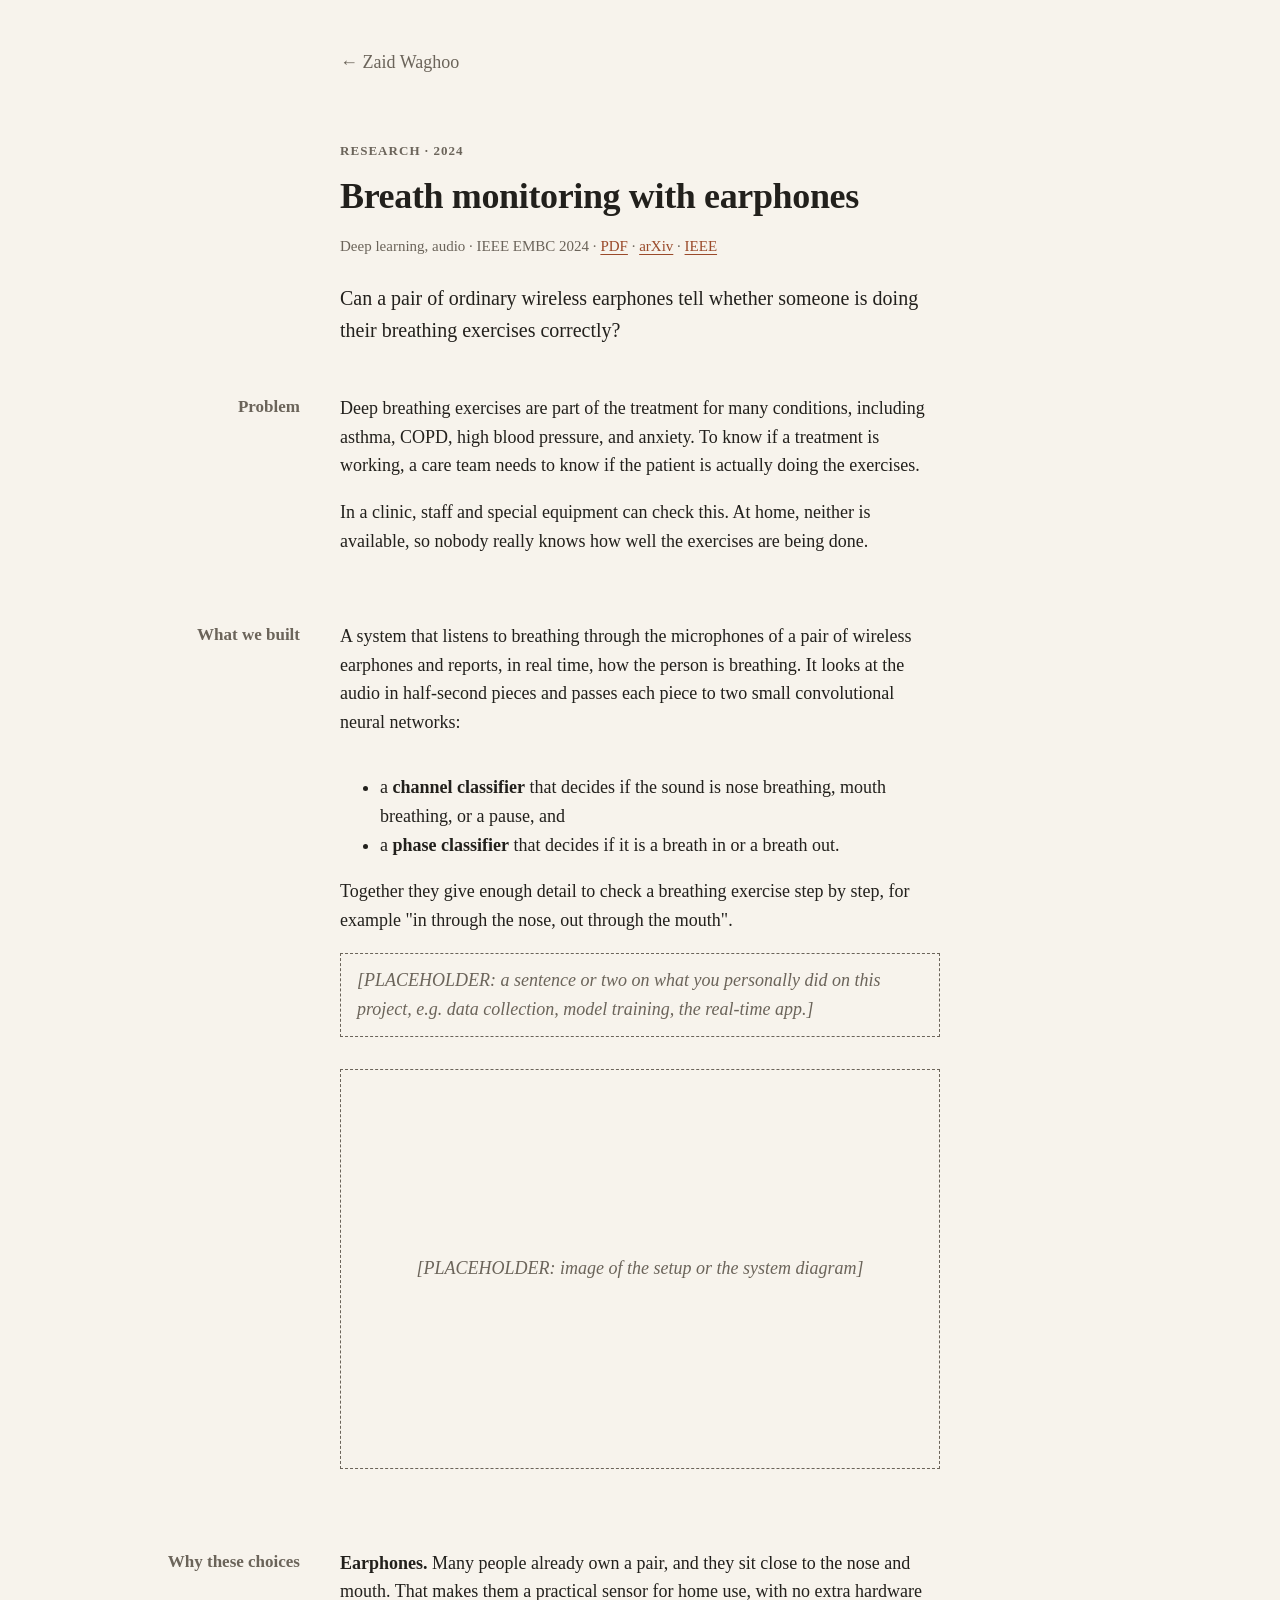
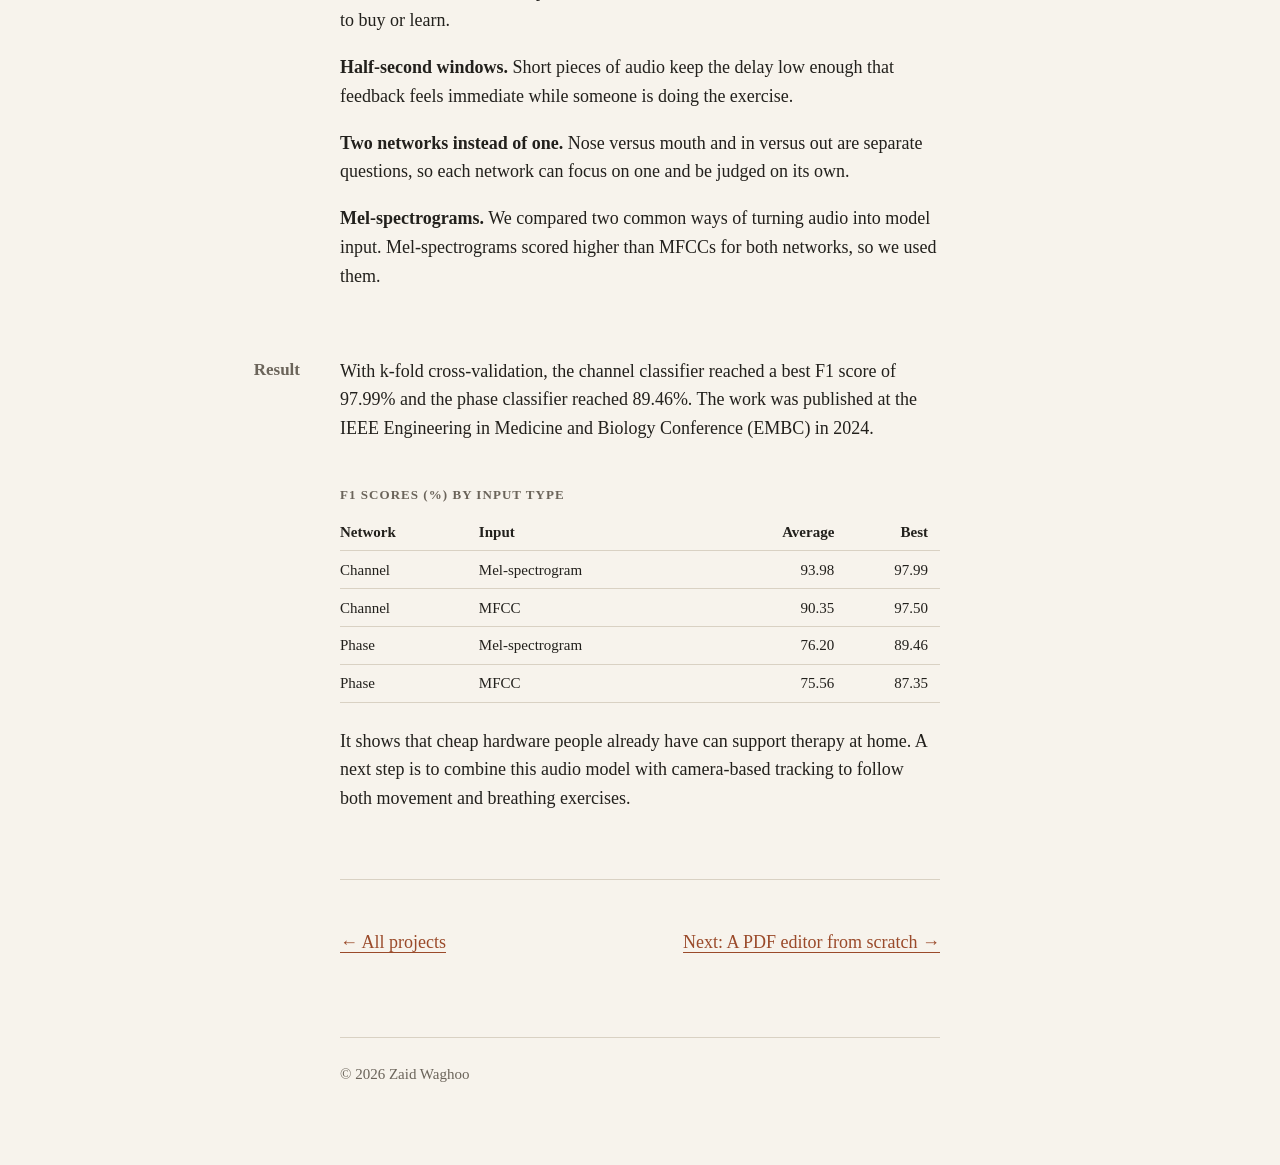
==== projects/breath-monitoring/index.html @ 8daab621 "Rebuild site from scratch in plain HTML and CSS Replace the HTML5 UP template with a small hand-writ" ====
<!doctype html>
<html lang="en">
<head>
  <meta charset="utf-8">
  <meta name="viewport" content="width=device-width, initial-scale=1">
  <title>Breath Monitoring with Earphones · Zaid Waghoo</title>
  <meta name="description" content="Real-time breathing exercise monitoring with wireless earphones and two small neural networks. Published at IEEE EMBC 2024.">
  <link rel="canonical" href="https://zaid-waghoo.github.io/projects/breath-monitoring/">
  <link rel="icon" href="/favicon.svg" type="image/svg+xml">
  <link rel="stylesheet" href="/css/style.css">

  <meta property="og:type" content="article">
  <meta property="og:title" content="Breath Monitoring with Earphones · Zaid Waghoo">
  <meta property="og:description" content="Real-time breathing exercise monitoring with wireless earphones. IEEE EMBC 2024.">
  <meta property="og:url" content="https://zaid-waghoo.github.io/projects/breath-monitoring/">
  <meta name="twitter:card" content="summary">

  <script type="application/ld+json">
  {
    "@context": "https://schema.org",
    "@type": "ScholarlyArticle",
    "headline": "Wireless Earphone-based Real-Time Monitoring of Breathing Exercises: A Deep Learning Approach",
    "author": [
      {"@type": "Person", "name": "Hassam Khan Wazir"},
      {"@type": "Person", "name": "Zaid Waghoo", "url": "https://zaid-waghoo.github.io/"},
      {"@type": "Person", "name": "Vikram Kapila"}
    ],
    "datePublished": "2024",
    "publisher": "IEEE",
    "isPartOf": "IEEE Engineering in Medicine and Biology Conference (EMBC) 2024",
    "sameAs": [
      "https://arxiv.org/abs/2404.10310",
      "https://doi.org/10.1109/EMBC53108.2024.10782159"
    ]
  }
  </script>
</head>
<body>
  <a class="skip-link" href="#main">Skip to content</a>

  <div class="page">
    <nav class="site-nav" aria-label="Site">
      <a href="/">← Zaid Waghoo</a>
    </nav>

    <main id="main">
      <header>
        <p class="label">Research · 2024</p>
        <h1>Breath monitoring with earphones</h1>
        <p class="details">
          Deep learning, audio ·
          IEEE EMBC 2024 ·
          <a href="/papers/wazir-waghoo-kapila-2024-earphone-breathing.pdf">PDF</a> ·
          <a href="https://arxiv.org/abs/2404.10310">arXiv</a> ·
          <a href="https://doi.org/10.1109/EMBC53108.2024.10782159">IEEE</a>
        </p>
        <p class="lede">Can a pair of ordinary wireless earphones tell whether
          someone is doing their breathing exercises correctly?</p>
      </header>

      <section class="report-section">
        <h2>Problem</h2>
        <p>Deep breathing exercises are part of the treatment for many
          conditions, including asthma, COPD, high blood pressure, and anxiety.
          To know if a treatment is working, a care team needs to know if the
          patient is actually doing the exercises.</p>
        <p>In a clinic, staff and special equipment can check this. At home,
          neither is available, so nobody really knows how well the exercises
          are being done.</p>
      </section>

      <section class="report-section">
        <h2>What we built</h2>
        <p>A system that listens to breathing through the microphones of a pair
          of wireless earphones and reports, in real time, how the person is
          breathing. It looks at the audio in half-second pieces and passes each
          piece to two small convolutional neural networks:</p>
        <ul>
          <li>a <strong>channel classifier</strong> that decides if the sound is
            nose breathing, mouth breathing, or a pause, and</li>
          <li>a <strong>phase classifier</strong> that decides if it is a breath
            in or a breath out.</li>
        </ul>
        <p>Together they give enough detail to check a breathing exercise step by
          step, for example "in through the nose, out through the mouth".</p>
        <div class="placeholder">[PLACEHOLDER: a sentence or two on what you
          personally did on this project, e.g. data collection, model training,
          the real-time app.]</div>
        <figure class="placeholder">
          [PLACEHOLDER: image of the setup or the system diagram]
        </figure>
      </section>

      <section class="report-section">
        <h2>Why these choices</h2>
        <p><strong>Earphones.</strong> Many people already own a pair, and they
          sit close to the nose and mouth. That makes them a practical sensor for
          home use, with no extra hardware to buy or learn.</p>
        <p><strong>Half-second windows.</strong> Short pieces of audio keep the
          delay low enough that feedback feels immediate while someone is doing
          the exercise.</p>
        <p><strong>Two networks instead of one.</strong> Nose versus mouth and in
          versus out are separate questions, so each network can focus on one
          and be judged on its own.</p>
        <p><strong>Mel-spectrograms.</strong> We compared two common ways of
          turning audio into model input. Mel-spectrograms scored higher than
          MFCCs for both networks, so we used them.</p>
      </section>

      <section class="report-section">
        <h2>Result</h2>
        <p>With k-fold cross-validation, the channel classifier reached a best F1
          score of 97.99% and the phase classifier reached 89.46%. The work was
          published at the IEEE Engineering in Medicine and Biology Conference
          (EMBC) in 2024.</p>
        <table>
          <caption class="label">F1 scores (%) by input type</caption>
          <thead>
            <tr><th>Network</th><th>Input</th><th class="num">Average</th><th class="num">Best</th></tr>
          </thead>
          <tbody>
            <tr><td>Channel</td><td>Mel-spectrogram</td><td class="num">93.98</td><td class="num">97.99</td></tr>
            <tr><td>Channel</td><td>MFCC</td><td class="num">90.35</td><td class="num">97.50</td></tr>
            <tr><td>Phase</td><td>Mel-spectrogram</td><td class="num">76.20</td><td class="num">89.46</td></tr>
            <tr><td>Phase</td><td>MFCC</td><td class="num">75.56</td><td class="num">87.35</td></tr>
          </tbody>
        </table>
        <p>It shows that cheap hardware people already have can support therapy
          at home. A next step is to combine this audio model with camera-based
          tracking to follow both movement and breathing exercises.</p>
      </section>

      <hr>

      <nav class="pager" aria-label="Projects">
        <a href="/">← All projects</a>
        <a href="/projects/pdf-editor/">Next: A PDF editor from scratch →</a>
      </nav>
    </main>

    <footer class="site-footer">
      <p>© 2026 Zaid Waghoo</p>
    </footer>
  </div>
</body>
</html>
---- css/style.css ----
/*
  Zaid Waghoo, personal site.
  One stylesheet for every page. No framework, no build step.

  1. Colors (light and dark)
  2. Base
  3. Layout
  4. Home page
  5. Project pages
  6. Placeholders
*/

/* 1. Colors ------------------------------------------------------------ */

:root {
  --paper: #f7f3ec;
  --ink: #22201c;
  --muted: #6b645a;
  --rule: #d9d1c3;
  --accent: #9a4a2a;
  color-scheme: light dark;
}

@media (prefers-color-scheme: dark) {
  :root {
    --paper: #1c1a17;
    --ink: #e8e2d6;
    --muted: #a39a8c;
    --rule: #3a362f;
    --accent: #d4906c;
  }
}

/* 2. Base -------------------------------------------------------------- */

*,
*::before,
*::after {
  box-sizing: border-box;
}

html {
  -webkit-text-size-adjust: 100%;
  text-size-adjust: 100%;
}

body {
  margin: 0;
  background: var(--paper);
  color: var(--ink);
  font-family: Charter, "Bitstream Charter", "Iowan Old Style", "Palatino Linotype",
    Palatino, "Source Serif Pro", Georgia, serif;
  font-size: 1.125rem;
  line-height: 1.6;
}

h1,
h2,
h3 {
  font-weight: 600;
  line-height: 1.2;
  margin: 0;
}

h1 {
  font-size: 2.25rem;
  letter-spacing: -0.01em;
}

h2 {
  font-size: 1.375rem;
}

h3 {
  font-size: 1.125rem;
}

p {
  margin: 0 0 1em;
}

a {
  color: var(--accent);
  text-decoration-thickness: 1px;
  text-underline-offset: 0.2em;
}

a:hover {
  text-decoration-thickness: 2px;
}

a:focus-visible {
  outline: 2px solid var(--accent);
  outline-offset: 3px;
  border-radius: 2px;
}

img {
  display: block;
  max-width: 100%;
  height: auto;
}

hr {
  border: 0;
  border-top: 1px solid var(--rule);
  margin: 3rem 0;
}

/* Small letter-spaced labels: section names, dates, details lines */
.label {
  font-size: 0.8125rem;
  font-weight: 600;
  letter-spacing: 0.08em;
  text-transform: uppercase;
  color: var(--muted);
}

.skip-link {
  position: absolute;
  left: -999px;
  top: 0;
  padding: 0.5rem 1rem;
  background: var(--ink);
  color: var(--paper);
}

.skip-link:focus {
  left: 1rem;
  top: 1rem;
}

/* 3. Layout ------------------------------------------------------------ */

.page {
  max-width: 40rem;
  margin: 0 auto;
  padding: 3rem 1.25rem 4rem;
}

.site-nav {
  margin-bottom: 4rem;
}

.site-nav a {
  color: var(--muted);
  text-decoration: none;
}

.site-nav a:hover {
  color: var(--accent);
  text-decoration: underline;
}

.site-footer {
  margin-top: 5rem;
  padding-top: 1.5rem;
  border-top: 1px solid var(--rule);
  color: var(--muted);
  font-size: 0.9375rem;
}

.site-footer ul {
  list-style: none;
  padding: 0;
  margin: 0 0 0.75rem;
  display: flex;
  flex-wrap: wrap;
  gap: 0.5rem 1.5rem;
}

/* 4. Home page --------------------------------------------------------- */

.tagline {
  font-size: 1.375rem;
  color: var(--muted);
  margin-top: 0.5rem;
  margin-bottom: 2rem;
}

.links {
  list-style: none;
  padding: 0;
  margin: 1.5rem 0 0;
  display: flex;
  flex-wrap: wrap;
  gap: 0.5rem 1.5rem;
}

section > .label {
  margin: 0 0 1.5rem;
}

.entry-list {
  list-style: none;
  padding: 0;
  margin: 0;
}

.entry-list > li {
  margin-bottom: 2rem;
}

.entry-head {
  display: flex;
  justify-content: space-between;
  align-items: baseline;
  gap: 1rem;
}

.entry-head .label {
  flex-shrink: 0;
}

.entry-list p {
  margin: 0.25rem 0 0;
}

.meta {
  color: var(--muted);
  font-size: 0.9375rem;
}

/* 5. Project pages ----------------------------------------------------- */

.details {
  margin: 1rem 0 0;
  color: var(--muted);
  font-size: 0.9375rem;
}

.lede {
  font-size: 1.25rem;
  margin-top: 1.5rem;
}

.report-section {
  margin-top: 3rem;
}

.report-section > h2 {
  margin-bottom: 1rem;
}

figure {
  margin: 2rem 0;
}

figcaption {
  margin-top: 0.5rem;
  color: var(--muted);
  font-size: 0.9375rem;
}

table {
  border-collapse: collapse;
  width: 100%;
  font-size: 0.9375rem;
  margin: 1.5rem 0;
}

th,
td {
  text-align: left;
  padding: 0.4rem 0.75rem 0.4rem 0;
  border-bottom: 1px solid var(--rule);
}

th {
  font-weight: 600;
}

td.num,
th.num {
  text-align: right;
  font-variant-numeric: tabular-nums;
}

.pager {
  display: flex;
  justify-content: space-between;
  gap: 1rem;
  flex-wrap: wrap;
}

/* On wide screens, section headings sit in the left margin like a printed report */
@media (min-width: 64rem) {
  .report-section {
    display: grid;
    grid-template-columns: 10rem 1fr;
    column-gap: 2.5rem;
    margin-left: -12.5rem;
  }

  .report-section > h2 {
    font-size: 1.0625rem;
    color: var(--muted);
    text-align: right;
    padding-top: 0.2rem;
  }

  .report-section > :not(h2) {
    grid-column: 2;
  }
}

/* 6. Placeholders -------------------------------------------------------
   Anything in a .placeholder box still needs real content.
   Search the code for "PLACEHOLDER" to find them all. */

.placeholder {
  border: 1px dashed var(--muted);
  padding: 0.75rem 1rem;
  color: var(--muted);
  font-style: italic;
}

figure.placeholder {
  display: flex;
  align-items: center;
  justify-content: center;
  aspect-ratio: 3 / 2;
  text-align: center;
}

caption {
  text-align: left;
  caption-side: top;
  padding-bottom: 0.5rem;
}
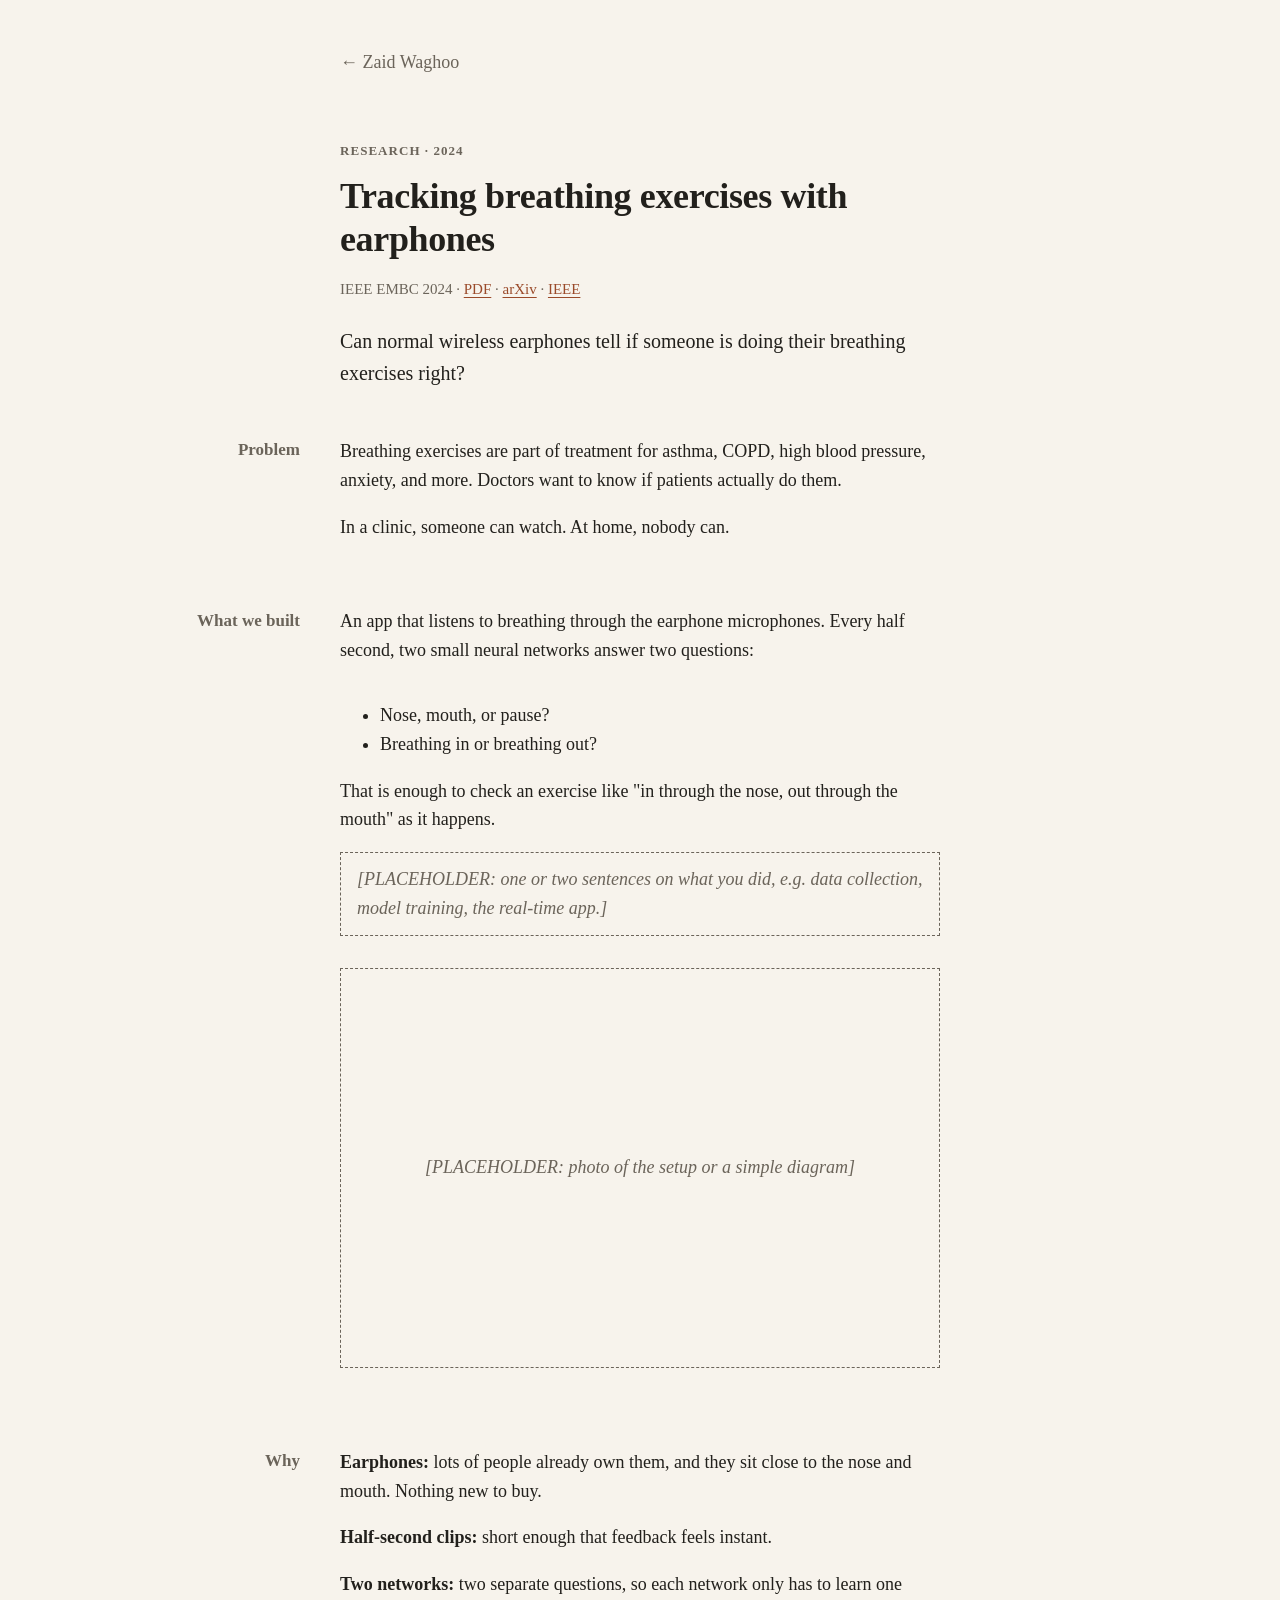
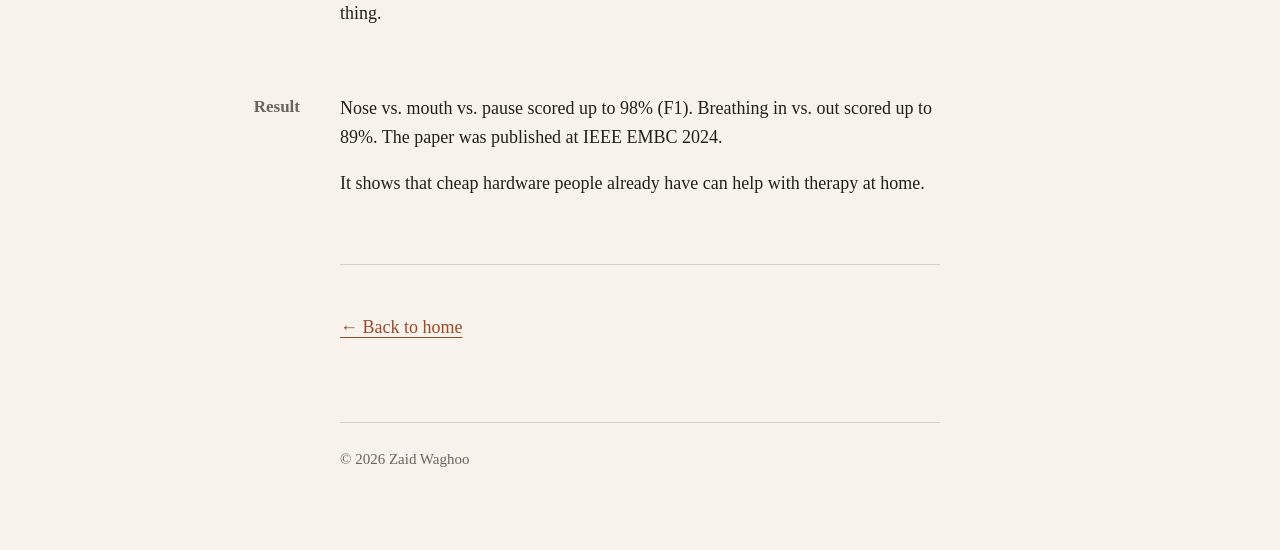
==== commit 90b20fae: "Focus site on robotics: add mbodi role, drop side projects, simplify copy Co-Authored-By: Claude Opu" ====
--- a/projects/breath-monitoring/index.html
+++ b/projects/breath-monitoring/index.html
@@ -3,14 +3,14 @@
 <head>
   <meta charset="utf-8">
   <meta name="viewport" content="width=device-width, initial-scale=1">
-  <title>Breath Monitoring with Earphones · Zaid Waghoo</title>
-  <meta name="description" content="Real-time breathing exercise monitoring with wireless earphones and two small neural networks. Published at IEEE EMBC 2024.">
+  <title>Tracking Breathing Exercises with Earphones · Zaid Waghoo</title>
+  <meta name="description" content="Using normal wireless earphones to check breathing exercises in real time. Research by Zaid Waghoo and colleagues, IEEE EMBC 2024.">
   <link rel="canonical" href="https://zaid-waghoo.github.io/projects/breath-monitoring/">
   <link rel="icon" href="/favicon.svg" type="image/svg+xml">
   <link rel="stylesheet" href="/css/style.css">
 
   <meta property="og:type" content="article">
-  <meta property="og:title" content="Breath Monitoring with Earphones · Zaid Waghoo">
+  <meta property="og:title" content="Tracking Breathing Exercises with Earphones · Zaid Waghoo">
   <meta property="og:description" content="Real-time breathing exercise monitoring with wireless earphones. IEEE EMBC 2024.">
   <meta property="og:url" content="https://zaid-waghoo.github.io/projects/breath-monitoring/">
   <meta name="twitter:card" content="summary">
@@ -46,95 +46,64 @@
     <main id="main">
       <header>
         <p class="label">Research · 2024</p>
-        <h1>Breath monitoring with earphones</h1>
+        <h1>Tracking breathing exercises with earphones</h1>
         <p class="details">
-          Deep learning, audio ·
           IEEE EMBC 2024 ·
           <a href="/papers/wazir-waghoo-kapila-2024-earphone-breathing.pdf">PDF</a> ·
           <a href="https://arxiv.org/abs/2404.10310">arXiv</a> ·
           <a href="https://doi.org/10.1109/EMBC53108.2024.10782159">IEEE</a>
         </p>
-        <p class="lede">Can a pair of ordinary wireless earphones tell whether
-          someone is doing their breathing exercises correctly?</p>
+        <p class="lede">Can normal wireless earphones tell if someone is doing
+          their breathing exercises right?</p>
       </header>
 
       <section class="report-section">
         <h2>Problem</h2>
-        <p>Deep breathing exercises are part of the treatment for many
-          conditions, including asthma, COPD, high blood pressure, and anxiety.
-          To know if a treatment is working, a care team needs to know if the
-          patient is actually doing the exercises.</p>
-        <p>In a clinic, staff and special equipment can check this. At home,
-          neither is available, so nobody really knows how well the exercises
-          are being done.</p>
+        <p>Breathing exercises are part of treatment for asthma, COPD, high
+          blood pressure, anxiety, and more. Doctors want to know if patients
+          actually do them.</p>
+        <p>In a clinic, someone can watch. At home, nobody can.</p>
       </section>
 
       <section class="report-section">
         <h2>What we built</h2>
-        <p>A system that listens to breathing through the microphones of a pair
-          of wireless earphones and reports, in real time, how the person is
-          breathing. It looks at the audio in half-second pieces and passes each
-          piece to two small convolutional neural networks:</p>
+        <p>An app that listens to breathing through the earphone microphones.
+          Every half second, two small neural networks answer two questions:</p>
         <ul>
-          <li>a <strong>channel classifier</strong> that decides if the sound is
-            nose breathing, mouth breathing, or a pause, and</li>
-          <li>a <strong>phase classifier</strong> that decides if it is a breath
-            in or a breath out.</li>
+          <li>Nose, mouth, or pause?</li>
+          <li>Breathing in or breathing out?</li>
         </ul>
-        <p>Together they give enough detail to check a breathing exercise step by
-          step, for example "in through the nose, out through the mouth".</p>
-        <div class="placeholder">[PLACEHOLDER: a sentence or two on what you
-          personally did on this project, e.g. data collection, model training,
-          the real-time app.]</div>
+        <p>That is enough to check an exercise like "in through the nose, out
+          through the mouth" as it happens.</p>
+        <div class="placeholder">[PLACEHOLDER: one or two sentences on what you
+          did, e.g. data collection, model training, the real-time app.]</div>
         <figure class="placeholder">
-          [PLACEHOLDER: image of the setup or the system diagram]
+          [PLACEHOLDER: photo of the setup or a simple diagram]
         </figure>
       </section>
 
       <section class="report-section">
-        <h2>Why these choices</h2>
-        <p><strong>Earphones.</strong> Many people already own a pair, and they
-          sit close to the nose and mouth. That makes them a practical sensor for
-          home use, with no extra hardware to buy or learn.</p>
-        <p><strong>Half-second windows.</strong> Short pieces of audio keep the
-          delay low enough that feedback feels immediate while someone is doing
-          the exercise.</p>
-        <p><strong>Two networks instead of one.</strong> Nose versus mouth and in
-          versus out are separate questions, so each network can focus on one
-          and be judged on its own.</p>
-        <p><strong>Mel-spectrograms.</strong> We compared two common ways of
-          turning audio into model input. Mel-spectrograms scored higher than
-          MFCCs for both networks, so we used them.</p>
+        <h2>Why</h2>
+        <p><strong>Earphones:</strong> lots of people already own them, and
+          they sit close to the nose and mouth. Nothing new to buy.</p>
+        <p><strong>Half-second clips:</strong> short enough that feedback feels
+          instant.</p>
+        <p><strong>Two networks:</strong> two separate questions, so each
+          network only has to learn one thing.</p>
       </section>
 
       <section class="report-section">
         <h2>Result</h2>
-        <p>With k-fold cross-validation, the channel classifier reached a best F1
-          score of 97.99% and the phase classifier reached 89.46%. The work was
-          published at the IEEE Engineering in Medicine and Biology Conference
-          (EMBC) in 2024.</p>
-        <table>
-          <caption class="label">F1 scores (%) by input type</caption>
-          <thead>
-            <tr><th>Network</th><th>Input</th><th class="num">Average</th><th class="num">Best</th></tr>
-          </thead>
-          <tbody>
-            <tr><td>Channel</td><td>Mel-spectrogram</td><td class="num">93.98</td><td class="num">97.99</td></tr>
-            <tr><td>Channel</td><td>MFCC</td><td class="num">90.35</td><td class="num">97.50</td></tr>
-            <tr><td>Phase</td><td>Mel-spectrogram</td><td class="num">76.20</td><td class="num">89.46</td></tr>
-            <tr><td>Phase</td><td>MFCC</td><td class="num">75.56</td><td class="num">87.35</td></tr>
-          </tbody>
-        </table>
-        <p>It shows that cheap hardware people already have can support therapy
-          at home. A next step is to combine this audio model with camera-based
-          tracking to follow both movement and breathing exercises.</p>
+        <p>Nose vs. mouth vs. pause scored up to 98% (F1). Breathing in vs. out
+          scored up to 89%. The paper was published at IEEE EMBC 2024.</p>
+        <p>It shows that cheap hardware people already have can help with
+          therapy at home.</p>
       </section>
 
       <hr>
 
-      <nav class="pager" aria-label="Projects">
-        <a href="/">← All projects</a>
-        <a href="/projects/pdf-editor/">Next: A PDF editor from scratch →</a>
+      <nav class="pager" aria-label="Site">
+        <a href="/">← Back to home</a>
       </nav>
     </main>
 
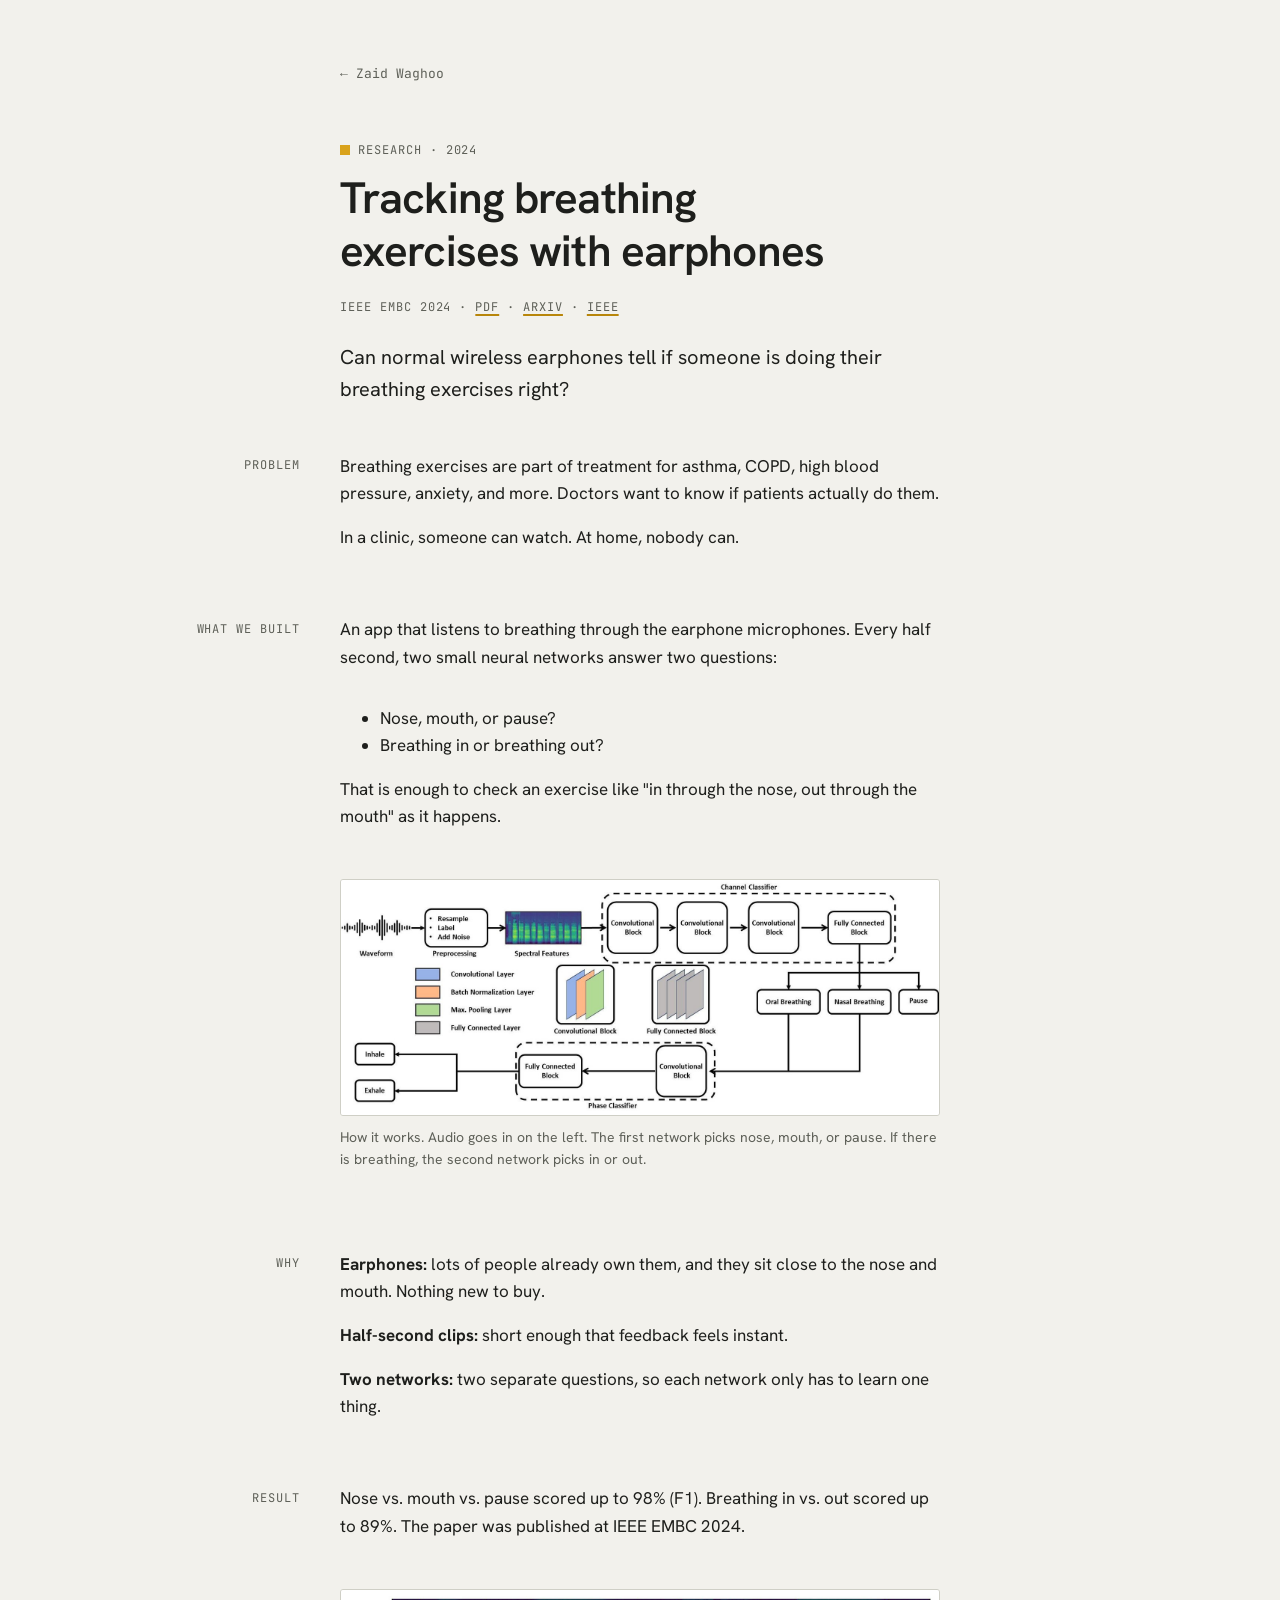
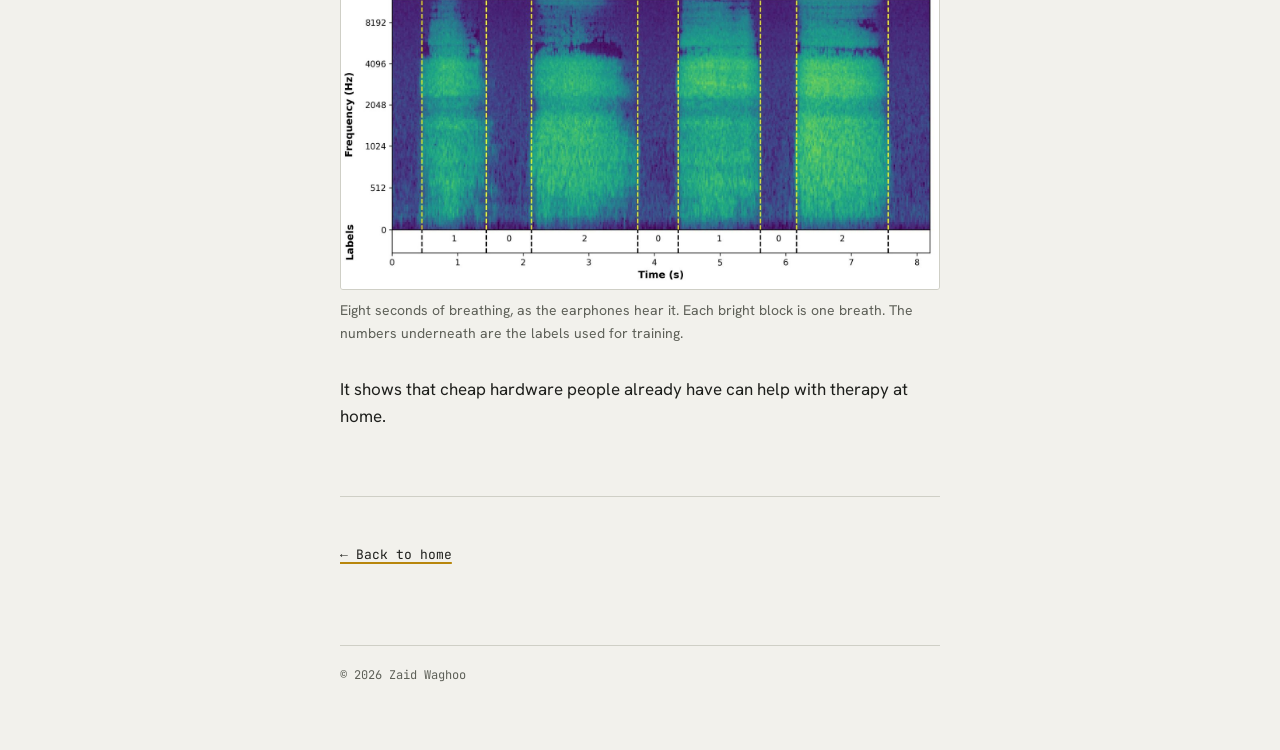
==== commit 7f06eb0e: "Switch to workshop theme, add LinkedIn and paper figures Co-Authored-By: Claude Opus 5.5 <noreply@an" ====
--- a/projects/breath-monitoring/index.html
+++ b/projects/breath-monitoring/index.html
@@ -7,6 +7,7 @@
   <meta name="description" content="Using normal wireless earphones to check breathing exercises in real time. Research by Zaid Waghoo and colleagues, IEEE EMBC 2024.">
   <link rel="canonical" href="https://zaid-waghoo.github.io/projects/breath-monitoring/">
   <link rel="icon" href="/favicon.svg" type="image/svg+xml">
+  <link rel="preload" href="/fonts/hanken-grotesk.woff2" as="font" type="font/woff2" crossorigin>
   <link rel="stylesheet" href="/css/style.css">
 
   <meta property="og:type" content="article">
@@ -45,9 +46,9 @@
 
     <main id="main">
       <header>
-        <p class="label">Research · 2024</p>
+        <p class="label marker">Research · 2024</p>
         <h1>Tracking breathing exercises with earphones</h1>
-        <p class="details">
+        <p class="details label">
           IEEE EMBC 2024 ·
           <a href="/papers/wazir-waghoo-kapila-2024-earphone-breathing.pdf">PDF</a> ·
           <a href="https://arxiv.org/abs/2404.10310">arXiv</a> ·
@@ -75,10 +76,12 @@
         </ul>
         <p>That is enough to check an exercise like "in through the nose, out
           through the mouth" as it happens.</p>
-        <div class="placeholder">[PLACEHOLDER: one or two sentences on what you
-          did, e.g. data collection, model training, the real-time app.]</div>
-        <figure class="placeholder">
-          [PLACEHOLDER: photo of the setup or a simple diagram]
+        <figure>
+          <img src="/images/breath-monitoring/system-diagram.jpg" width="1600" height="628"
+            alt="Diagram of the system. Earphone audio is cleaned up and turned into a spectrogram. A channel classifier labels it oral breathing, nasal breathing, or pause. For breathing, a phase classifier then labels it inhale or exhale."
+            loading="lazy">
+          <figcaption>How it works. Audio goes in on the left. The first network picks
+            nose, mouth, or pause. If there is breathing, the second network picks in or out.</figcaption>
         </figure>
       </section>
 
@@ -96,6 +99,13 @@
         <h2>Result</h2>
         <p>Nose vs. mouth vs. pause scored up to 98% (F1). Breathing in vs. out
           scored up to 89%. The paper was published at IEEE EMBC 2024.</p>
+        <figure>
+          <img src="/images/breath-monitoring/spectrogram.jpg" width="1500" height="750"
+            alt="Spectrogram of about eight seconds of breathing recorded by earphones. Bright bands show each breath, separated by dark pauses, with a label under each segment."
+            loading="lazy">
+          <figcaption>Eight seconds of breathing, as the earphones hear it. Each bright
+            block is one breath. The numbers underneath are the labels used for training.</figcaption>
+        </figure>
         <p>It shows that cheap hardware people already have can help with
           therapy at home.</p>
       </section>
--- a/css/style.css
+++ b/css/style.css
@@ -2,36 +2,66 @@
   Zaid Waghoo, personal site.
   One stylesheet for every page. No framework, no build step.
 
-  1. Colors (light and dark)
-  2. Base
-  3. Layout
-  4. Home page
-  5. Project pages
-  6. Placeholders
+  Look: "workshop". Warm gray paper, a grotesk for reading, a mono for
+  labels, and one safety-yellow marker borrowed from robot cells.
+
+  1. Fonts
+  2. Colors (light and dark)
+  3. Base
+  4. Layout
+  5. Home page
+  6. Project pages
+  7. Placeholders
 */
 
-/* 1. Colors ------------------------------------------------------------ */
+/* 1. Fonts --------------------------------------------------------------
+   Self-hosted, Latin only, so there are no requests to other sites. */
+
+@font-face {
+  font-family: "Hanken Grotesk";
+  src: url("/fonts/hanken-grotesk.woff2") format("woff2");
+  font-weight: 400 700;
+  font-display: swap;
+}
+
+@font-face {
+  font-family: "JetBrains Mono";
+  src: url("/fonts/jetbrains-mono.woff2") format("woff2");
+  font-weight: 400 600;
+  font-display: swap;
+}
+
+/* 2. Colors ------------------------------------------------------------ */
 
 :root {
-  --paper: #f7f3ec;
-  --ink: #22201c;
-  --muted: #6b645a;
-  --rule: #d9d1c3;
-  --accent: #9a4a2a;
-  color-scheme: light dark;
+  --paper: #f2f1ec;
+  --ink: #1e1f1c;
+  --muted: #5e6058;
+  --rule: #cfcfc6;
+  --chip: #e4e2d8;
+  --marker: #d9a21b;   /* safety yellow, used for small markers only */
+  --link-line: #b8860b;
+
+  --sans: "Hanken Grotesk", system-ui, -apple-system, "Segoe UI", sans-serif;
+  --mono: "JetBrains Mono", ui-monospace, "SFMono-Regular", Menlo, Consolas, monospace;
+
+  color-scheme: light;
 }
 
 @media (prefers-color-scheme: dark) {
   :root {
-    --paper: #1c1a17;
-    --ink: #e8e2d6;
-    --muted: #a39a8c;
-    --rule: #3a362f;
-    --accent: #d4906c;
+    --paper: #1b1c19;
+    --ink: #e8e7e0;
+    --muted: #a3a59b;
+    --rule: #3a3b35;
+    --chip: #2a2b26;
+    --marker: #e0b44a;
+    --link-line: #e0b44a;
+    color-scheme: dark;
   }
 }
 
-/* 2. Base -------------------------------------------------------------- */
+/* 3. Base -------------------------------------------------------------- */
 
 *,
 *::before,
@@ -48,9 +78,8 @@
   margin: 0;
   background: var(--paper);
   color: var(--ink);
-  font-family: Charter, "Bitstream Charter", "Iowan Old Style", "Palatino Linotype",
-    Palatino, "Source Serif Pro", Georgia, serif;
-  font-size: 1.125rem;
+  font-family: var(--sans);
+  font-size: 1.0625rem;
   line-height: 1.6;
 }
 
@@ -60,19 +89,20 @@
   font-weight: 600;
   line-height: 1.2;
   margin: 0;
+  text-wrap: balance;
 }
 
 h1 {
-  font-size: 2.25rem;
-  letter-spacing: -0.01em;
+  font-size: clamp(2.25rem, 6vw, 2.75rem);
+  letter-spacing: -0.02em;
 }
 
 h2 {
-  font-size: 1.375rem;
+  font-size: 1.25rem;
 }
 
 h3 {
-  font-size: 1.125rem;
+  font-size: 1.0625rem;
 }
 
 p {
@@ -80,17 +110,18 @@
 }
 
 a {
-  color: var(--accent);
-  text-decoration-thickness: 1px;
-  text-underline-offset: 0.2em;
+  color: inherit;
+  text-decoration-color: var(--link-line);
+  text-decoration-thickness: 2px;
+  text-underline-offset: 0.25em;
 }
 
 a:hover {
-  text-decoration-thickness: 2px;
+  text-decoration-color: currentColor;
 }
 
 a:focus-visible {
-  outline: 2px solid var(--accent);
+  outline: 2px solid var(--marker);
   outline-offset: 3px;
   border-radius: 2px;
 }
@@ -107,13 +138,29 @@
   margin: 3rem 0;
 }
 
-/* Small letter-spaced labels: section names, dates, details lines */
+/* Small mono labels: section names, dates, details lines */
 .label {
-  font-size: 0.8125rem;
-  font-weight: 600;
+  font-family: var(--mono);
+  font-size: 0.75rem;
+  font-weight: 400;
   letter-spacing: 0.08em;
   text-transform: uppercase;
   color: var(--muted);
+}
+
+/* A label with the yellow square in front of it */
+.marker {
+  display: flex;
+  align-items: center;
+  gap: 0.5rem;
+}
+
+.marker::before {
+  content: "";
+  width: 0.625rem;
+  height: 0.625rem;
+  background: var(--marker);
+  flex-shrink: 0;
 }
 
 .skip-link {
@@ -130,16 +177,18 @@
   top: 1rem;
 }
 
-/* 3. Layout ------------------------------------------------------------ */
+/* 4. Layout ------------------------------------------------------------ */
 
 .page {
   max-width: 40rem;
   margin: 0 auto;
-  padding: 3rem 1.25rem 4rem;
+  padding: 4rem 1.25rem;
 }
 
 .site-nav {
-  margin-bottom: 4rem;
+  margin-bottom: 3.5rem;
+  font-family: var(--mono);
+  font-size: 0.8125rem;
 }
 
 .site-nav a {
@@ -148,47 +197,57 @@
 }
 
 .site-nav a:hover {
-  color: var(--accent);
-  text-decoration: underline;
+  color: var(--ink);
 }
 
 .site-footer {
   margin-top: 5rem;
-  padding-top: 1.5rem;
+  padding-top: 1.25rem;
   border-top: 1px solid var(--rule);
   color: var(--muted);
-  font-size: 0.9375rem;
-}
-
-.site-footer ul {
+  font-family: var(--mono);
+  font-size: 0.75rem;
+}
+
+.site-footer p {
+  margin: 0;
+}
+
+/* 5. Home page --------------------------------------------------------- */
+
+.intro h1 {
+  margin-top: 0.75rem;
+  margin-bottom: 2rem;
+}
+
+.chips {
   list-style: none;
   padding: 0;
-  margin: 0 0 0.75rem;
+  margin: 1.5rem 0 0;
   display: flex;
   flex-wrap: wrap;
-  gap: 0.5rem 1.5rem;
-}
-
-/* 4. Home page --------------------------------------------------------- */
-
-.tagline {
-  font-size: 1.375rem;
-  color: var(--muted);
-  margin-top: 0.5rem;
-  margin-bottom: 2rem;
+  gap: 0.375rem;
+}
+
+.chips li {
+  font-family: var(--mono);
+  font-size: 0.75rem;
+  background: var(--chip);
+  padding: 0.2rem 0.55rem;
+  border-radius: 3px;
 }
 
 .links {
   list-style: none;
   padding: 0;
-  margin: 1.5rem 0 0;
+  margin: 1.75rem 0 0;
   display: flex;
   flex-wrap: wrap;
   gap: 0.5rem 1.5rem;
 }
 
 section > .label {
-  margin: 0 0 1.5rem;
+  margin: 0 0 1rem;
 }
 
 .entry-list {
@@ -198,7 +257,12 @@
 }
 
 .entry-list > li {
-  margin-bottom: 2rem;
+  padding: 1.25rem 0;
+  border-top: 1px solid var(--rule);
+}
+
+.entry-list > li:last-child {
+  border-bottom: 1px solid var(--rule);
 }
 
 .entry-head {
@@ -213,7 +277,7 @@
 }
 
 .entry-list p {
-  margin: 0.25rem 0 0;
+  margin: 0.35rem 0 0;
 }
 
 .meta {
@@ -221,12 +285,14 @@
   font-size: 0.9375rem;
 }
 
-/* 5. Project pages ----------------------------------------------------- */
+.meta.label {
+  font-size: 0.75rem;
+}
+
+/* 6. Project pages ----------------------------------------------------- */
 
 .details {
-  margin: 1rem 0 0;
-  color: var(--muted);
-  font-size: 0.9375rem;
+  margin: 1.25rem 0 0;
 }
 
 .lede {
@@ -246,34 +312,16 @@
   margin: 2rem 0;
 }
 
+figure img {
+  background: #fff;   /* paper figures have white backgrounds, keep them readable in dark mode */
+  border: 1px solid var(--rule);
+  border-radius: 3px;
+}
+
 figcaption {
-  margin-top: 0.5rem;
-  color: var(--muted);
-  font-size: 0.9375rem;
-}
-
-table {
-  border-collapse: collapse;
-  width: 100%;
-  font-size: 0.9375rem;
-  margin: 1.5rem 0;
-}
-
-th,
-td {
-  text-align: left;
-  padding: 0.4rem 0.75rem 0.4rem 0;
-  border-bottom: 1px solid var(--rule);
-}
-
-th {
-  font-weight: 600;
-}
-
-td.num,
-th.num {
-  text-align: right;
-  font-variant-numeric: tabular-nums;
+  margin-top: 0.6rem;
+  color: var(--muted);
+  font-size: 0.875rem;
 }
 
 .pager {
@@ -281,22 +329,28 @@
   justify-content: space-between;
   gap: 1rem;
   flex-wrap: wrap;
-}
-
-/* On wide screens, section headings sit in the left margin like a printed report */
+  font-family: var(--mono);
+  font-size: 0.8125rem;
+}
+
+/* On wide screens, section headings sit in the left margin like a spec sheet */
 @media (min-width: 64rem) {
   .report-section {
     display: grid;
-    grid-template-columns: 10rem 1fr;
+    grid-template-columns: 9rem 1fr;
     column-gap: 2.5rem;
-    margin-left: -12.5rem;
+    margin-left: -11.5rem;
   }
 
   .report-section > h2 {
-    font-size: 1.0625rem;
+    font-family: var(--mono);
+    font-size: 0.75rem;
+    font-weight: 400;
+    letter-spacing: 0.08em;
+    text-transform: uppercase;
     color: var(--muted);
     text-align: right;
-    padding-top: 0.2rem;
+    padding-top: 0.35rem;
   }
 
   .report-section > :not(h2) {
@@ -304,7 +358,7 @@
   }
 }
 
-/* 6. Placeholders -------------------------------------------------------
+/* 7. Placeholders -------------------------------------------------------
    Anything in a .placeholder box still needs real content.
    Search the code for "PLACEHOLDER" to find them all. */
 
@@ -314,17 +368,3 @@
   color: var(--muted);
   font-style: italic;
 }
-
-figure.placeholder {
-  display: flex;
-  align-items: center;
-  justify-content: center;
-  aspect-ratio: 3 / 2;
-  text-align: center;
-}
-
-caption {
-  text-align: left;
-  caption-side: top;
-  padding-bottom: 0.5rem;
-}
